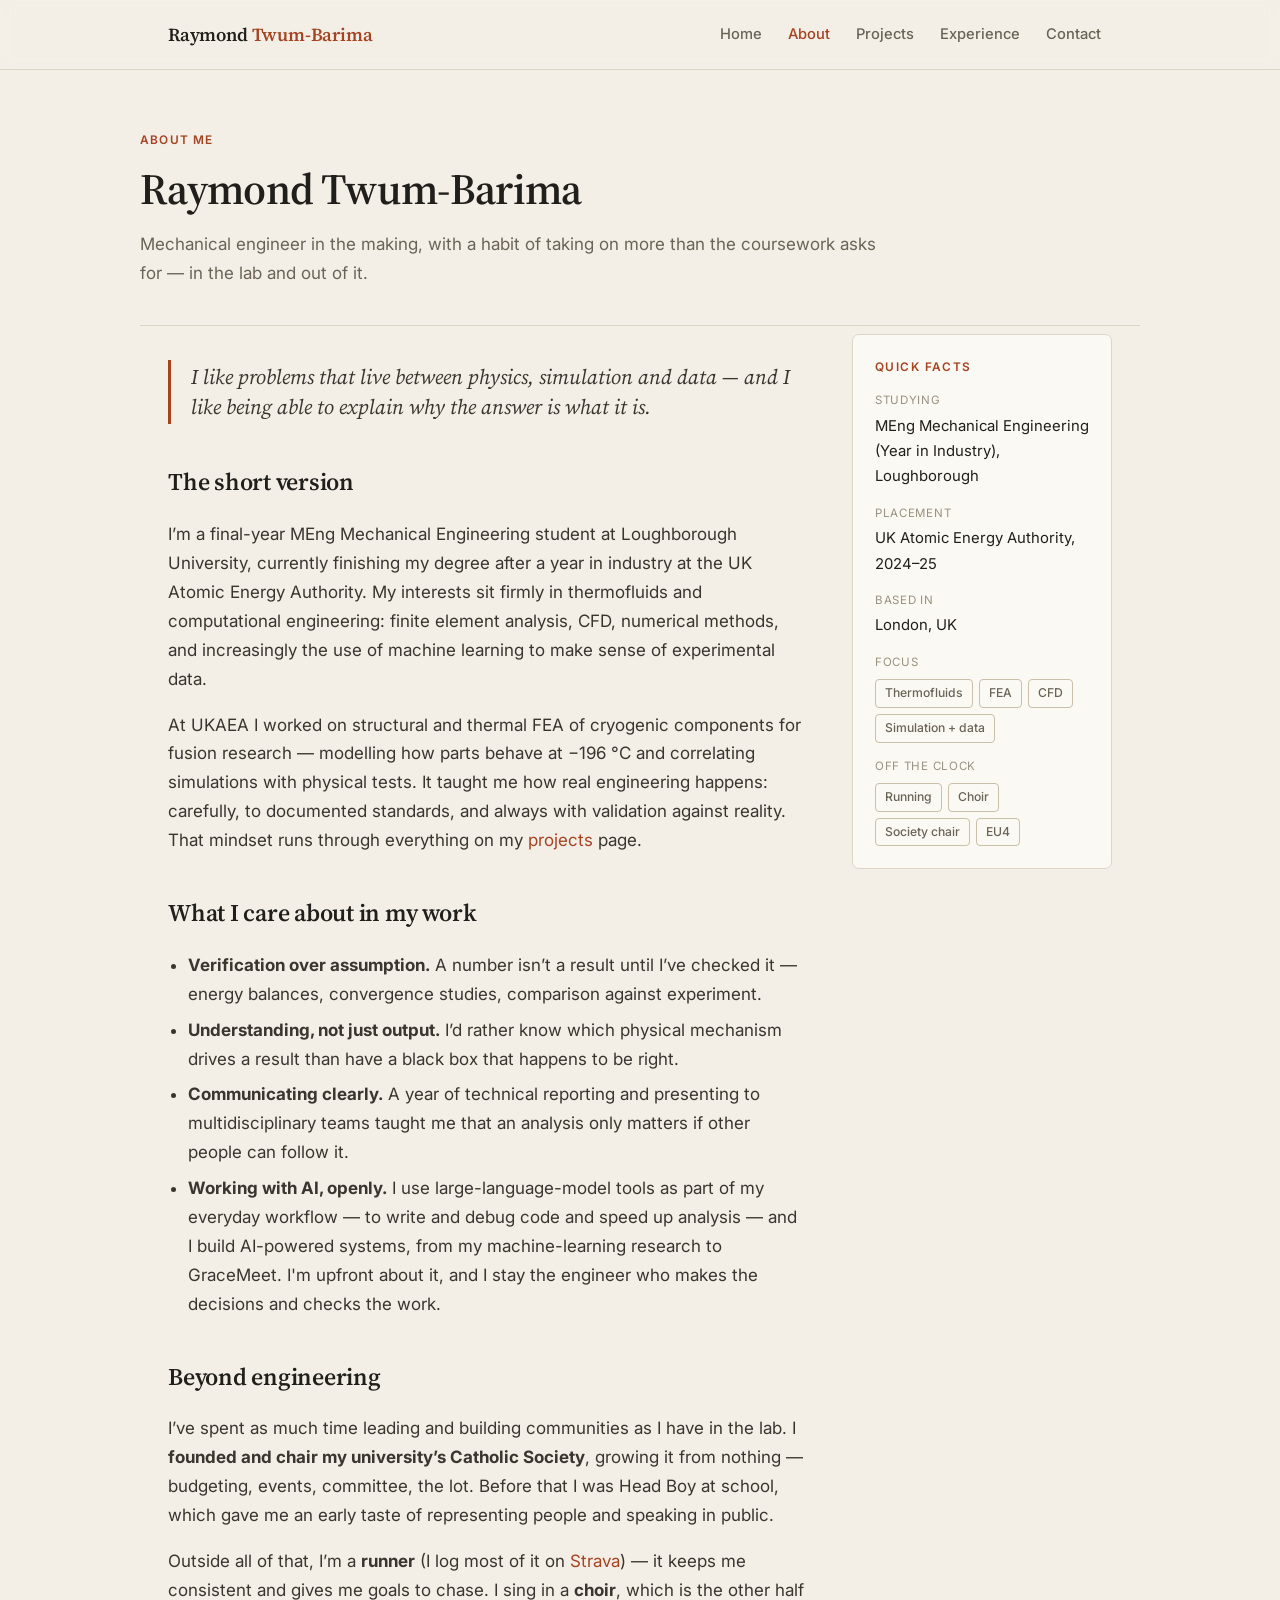
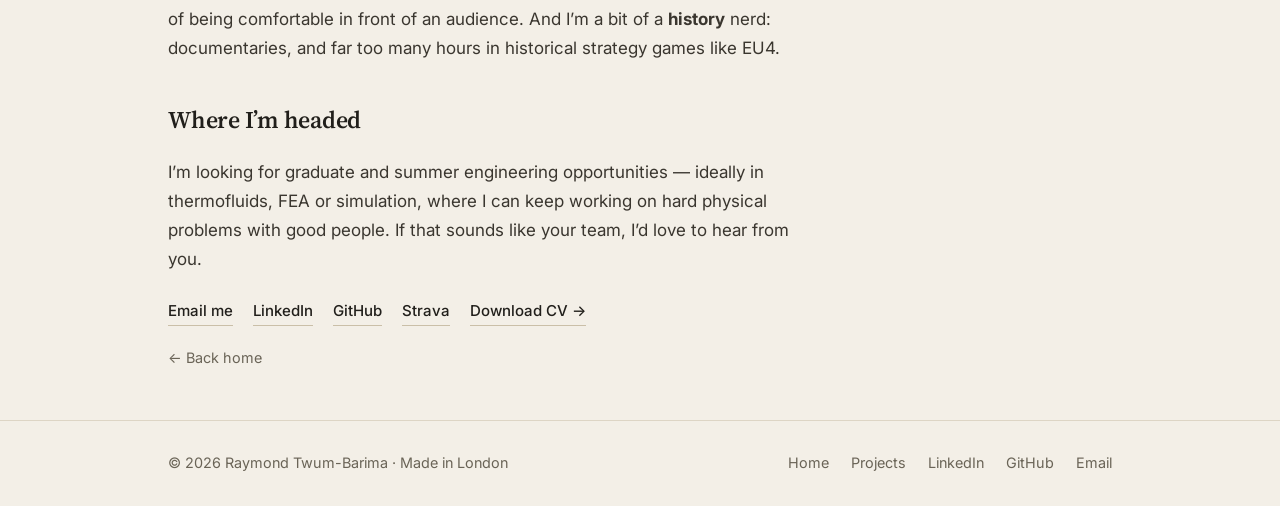
==== about.html @ 37b289f8 "Initial commit: personal website Static multi-page personal site — home, about, projects (boiling-he" ====
<!DOCTYPE html>
<html lang="en">
<head>
<meta charset="UTF-8">
<meta name="viewport" content="width=device-width, initial-scale=1.0">
<title>About — Raymond Twum-Barima</title>
<meta name="description" content="About Raymond Twum-Barima — mechanical engineer, society founder, runner and choir singer.">
<link rel="preconnect" href="https://fonts.googleapis.com">
<link href="https://fonts.googleapis.com/css2?family=Inter:wght@400;500;600;700;800&display=swap" rel="stylesheet">
<link rel="stylesheet" href="assets/style.css">
</head>
<body>

<nav class="nav">
  <div class="nav-inner">
    <a class="brand" href="index.html">Raymond <span>Twum-Barima</span></a>
    <div class="nav-links">
      <a href="index.html">Home</a>
      <a href="about.html">About</a>
      <a href="projects.html">Projects</a>
      <a href="experience.html">Experience</a>
      <a href="index.html#contact">Contact</a>
    </div>
  </div>
</nav>

<main>
<header class="proj-head wrap">
  <div class="tag">About me</div>
  <h1>Raymond Twum-Barima</h1>
  <p class="lede" style="color:var(--muted);max-width:760px">Mechanical engineer in the making, with a habit of
  taking on more than the coursework asks for &mdash; in the lab and out of it.</p>
</header>

<section class="wrap">
<div class="layout">
  <div class="content">
    <p class="lead-quote">I like problems that live between physics, simulation and data &mdash; and I like being able
    to explain <i>why</i> the answer is what it is.</p>

    <h2>The short version</h2>
    <p>I&rsquo;m a final-year MEng Mechanical Engineering student at Loughborough University, currently finishing my
    degree after a year in industry at the UK Atomic Energy Authority. My interests sit firmly in thermofluids and
    computational engineering: finite element analysis, CFD, numerical methods, and increasingly the use of machine
    learning to make sense of experimental data.</p>
    <p>At UKAEA I worked on structural and thermal FEA of cryogenic components for fusion research &mdash; modelling
    how parts behave at &minus;196&nbsp;°C and correlating simulations with physical tests. It taught me how real
    engineering happens: carefully, to documented standards, and always with validation against reality. That mindset
    runs through everything on my <a href="projects.html">projects</a> page.</p>

    <h2>What I care about in my work</h2>
    <ul>
      <li><b>Verification over assumption.</b> A number isn&rsquo;t a result until I&rsquo;ve checked it &mdash;
      energy balances, convergence studies, comparison against experiment.</li>
      <li><b>Understanding, not just output.</b> I&rsquo;d rather know which physical mechanism drives a result than
      have a black box that happens to be right.</li>
      <li><b>Communicating clearly.</b> A year of technical reporting and presenting to multidisciplinary teams taught
      me that an analysis only matters if other people can follow it.</li>
      <li><b>Working with AI, openly.</b> I use large-language-model tools as part of my everyday workflow &mdash; to
      write and debug code and speed up analysis &mdash; and I build AI-powered systems, from my machine-learning
      research to GraceMeet. I'm upfront about it, and I stay the engineer who makes the decisions and checks the work.</li>
    </ul>

    <h2>Beyond engineering</h2>
    <p>I&rsquo;ve spent as much time leading and building communities as I have in the lab. I <b>founded and chair my
    university&rsquo;s Catholic Society</b>, growing it from nothing &mdash; budgeting, events, committee, the lot.
    Before that I was Head Boy at school, which gave me an early taste of representing people and speaking in public.</p>
    <p>Outside all of that, I&rsquo;m a <b>runner</b> (I log most of it on
    <a href="https://strava.app.link/qvrpNWhXb0b" target="_blank" rel="noopener">Strava</a>) &mdash; it keeps me
    consistent and gives me goals to chase. I sing in a <b>choir</b>, which is the other half of being comfortable in
    front of an audience. And I&rsquo;m a bit of a <b>history</b> nerd: documentaries, and far too many hours in
    historical strategy games like EU4.</p>

    <h2>Where I&rsquo;m headed</h2>
    <p>I&rsquo;m looking for graduate and summer engineering opportunities &mdash; ideally in thermofluids, FEA or
    simulation, where I can keep working on hard physical problems with good people. If that sounds like your team,
    I&rsquo;d love to hear from you.</p>

    <div class="social" style="margin-top:24px">
      <a class="email" href="mailto:twumbarimaraymond1@gmail.com">Email me</a>
      <a class="linkedin" href="https://www.linkedin.com/in/raymond-t-30aa451b0/" target="_blank" rel="noopener">LinkedIn</a>
      <a class="github" href="https://github.com/twumbarimaraymond1-coder" target="_blank" rel="noopener">GitHub</a>
      <a class="strava" href="https://strava.app.link/qvrpNWhXb0b" target="_blank" rel="noopener">Strava</a>
      <a class="cv" href="assets/Raymond_Twum-Barima_CV.docx" download>Download CV →</a>
    </div>

    <a class="backlink" href="index.html">← Back home</a>
  </div>

  <aside>
    <div class="sidecard">
      <h4>Quick facts</h4>
      <dl>
        <dt>Studying</dt><dd>MEng Mechanical Engineering (Year in Industry), Loughborough</dd>
        <dt>Placement</dt><dd>UK Atomic Energy Authority, 2024–25</dd>
        <dt>Based in</dt><dd>London, UK</dd>
        <dt>Focus</dt>
        <dd><div class="chips"><span class="chip">Thermofluids</span><span class="chip">FEA</span><span class="chip">CFD</span><span class="chip">Simulation + data</span></div></dd>
        <dt>Off the clock</dt>
        <dd><div class="chips"><span class="chip">Running</span><span class="chip">Choir</span><span class="chip">Society chair</span><span class="chip">EU4</span></div></dd>
      </dl>
    </div>
  </aside>
</div>
</section>
</main>

<footer>
  <div class="wrap foot-inner">
    <div>© 2026 Raymond Twum-Barima · Made in London</div>
    <div class="foot-links">
      <a href="index.html">Home</a>
      <a href="projects.html">Projects</a>
      <a href="https://www.linkedin.com/in/raymond-t-30aa451b0/" target="_blank" rel="noopener">LinkedIn</a>
      <a href="https://github.com/twumbarimaraymond1-coder" target="_blank" rel="noopener">GitHub</a>
      <a href="mailto:twumbarimaraymond1@gmail.com">Email</a>
    </div>
  </div>
</footer>

<script src="assets/script.js"></script>
</body>
</html>
---- assets/style.css ----
/* ===========================================================
   Raymond Twum-Barima — personal site
   "Paper & ink" editorial design. One shared stylesheet.
   =========================================================== */

@import url('https://fonts.googleapis.com/css2?family=Source+Serif+4:opsz,wght@8..60,400;8..60,500;8..60,600;8..60,700&family=Inter:wght@400;500;600;700&display=swap');

:root {
  --bg:        #f3efe7;   /* warm paper */
  --bg-soft:   #ece7db;
  --card:      #fbf9f4;   /* card surface */
  --card-2:    #f0ebe0;
  --line:      #ddd5c5;   /* hairline */
  --line-2:    #cabfa8;
  --text:      #211f1b;   /* ink */
  --muted:     #6a6457;
  --faint:     #9a9281;
  --accent:    #a6432140; /* unused placeholder */
  --rust:      #a64321;   /* single accent — burnt sienna */
  --rust-deep: #8a3318;
  --radius:    7px;
  --maxw:      1000px;
  --shadow:    0 1px 2px rgba(40,30,15,.05);
  --serif:     'Source Serif 4', Georgia, 'Times New Roman', serif;
  --sans:      'Inter', -apple-system, BlinkMacSystemFont, 'Segoe UI', Roboto, Helvetica, Arial, sans-serif;
}

* { box-sizing: border-box; }
html { scroll-behavior: smooth; }
body {
  margin: 0;
  font-family: var(--sans);
  background: var(--bg);
  color: var(--text);
  line-height: 1.7;
  font-size: 17px;
  -webkit-font-smoothing: antialiased;
  text-rendering: optimizeLegibility;
}

a { color: var(--rust); text-decoration: none; }
a:hover { text-decoration: underline; text-underline-offset: 3px; }
img { max-width: 100%; display: block; }

.wrap { max-width: var(--maxw); margin: 0 auto; padding: 0 28px; }

h1, h2, h3, h4 { font-family: var(--serif); font-weight: 600; color: var(--text); }

/* ---------- Nav ---------- */
.nav {
  position: sticky; top: 0; z-index: 50;
  background: rgba(243,239,231,.88);
  backdrop-filter: blur(6px);
  border-bottom: 1px solid var(--line);
}
.nav-inner {
  max-width: var(--maxw); margin: 0 auto; padding: 16px 28px;
  display: flex; align-items: center; justify-content: space-between; gap: 16px;
}
.brand { font-family: var(--serif); font-weight: 600; font-size: 1.15rem; color: var(--text); letter-spacing: -.01em; }
.brand span { color: var(--rust); }
.nav-links { display: flex; gap: 4px; flex-wrap: wrap; }
.nav-links a {
  color: var(--muted); padding: 6px 11px; border-radius: 6px; font-size: .92rem;
  font-weight: 500; transition: color .15s;
}
.nav-links a:hover { color: var(--text); text-decoration: none; }
.nav-links a.active { color: var(--rust); }

/* ---------- Hero (legacy .hero, kept minimal) ---------- */
.hero { padding: 72px 0 28px; }
.hero .eyebrow { color: var(--rust); font-weight: 600; letter-spacing: .14em; text-transform: uppercase; font-size: .74rem; }
.hero h1 { font-size: clamp(2.2rem, 5vw, 3.3rem); line-height: 1.1; margin: 16px 0 12px; letter-spacing: -.015em; }
.hero h1 .grad { color: var(--rust); -webkit-text-fill-color: currentColor; }
.hero .lede { font-size: 1.16rem; color: var(--muted); max-width: 680px; }
.hero-cta { margin-top: 26px; display: flex; gap: 12px; flex-wrap: wrap; }

.btn {
  display: inline-flex; align-items: center; gap: 8px;
  padding: 10px 18px; border-radius: 6px; font-weight: 600; font-size: .95rem;
  border: 1px solid var(--text); cursor: pointer; transition: .15s; font-family: var(--sans);
}
.btn:hover { text-decoration: none; }
.btn-primary { background: var(--text); color: var(--bg); border-color: var(--text); }
.btn-primary:hover { background: var(--rust); border-color: var(--rust); }
.btn-ghost { background: transparent; border-color: var(--line-2); color: var(--text); }
.btn-ghost:hover { border-color: var(--text); }

/* ---------- Sections ---------- */
section { padding: 44px 0; }
.section-title { font-size: 1.7rem; margin: 0 0 8px; letter-spacing: -.01em; }
.section-sub { color: var(--muted); margin: 0 0 28px; max-width: 680px; }
.kicker { color: var(--rust); font-weight: 600; letter-spacing: .16em; text-transform: uppercase; font-size: .72rem; font-family: var(--sans); }

/* ---------- Cards / grids ---------- */
.grid { display: grid; gap: 16px; }
.grid.cols-2 { grid-template-columns: repeat(2, 1fr); }
.grid.cols-3 { grid-template-columns: repeat(3, 1fr); }

.card {
  background: var(--card);
  border: 1px solid var(--line); border-radius: var(--radius);
  padding: 26px; transition: border-color .16s, background .16s; position: relative; overflow: hidden;
}
a.card:hover { text-decoration: none; background: #fff; border-color: var(--line-2); }
a.card::after {
  content: ""; position: absolute; left: 0; top: 0; bottom: 0; width: 3px;
  background: var(--rust); transform: scaleX(0); transform-origin: left; transition: transform .18s;
}
a.card:hover::after { transform: scaleX(1); }
.card .tag { font-family: var(--sans); font-size: .72rem; font-weight: 600; letter-spacing: .08em; text-transform: uppercase; color: var(--rust); }
.card h3 { margin: 10px 0 8px; font-size: 1.26rem; line-height: 1.25; }
.card p { color: var(--muted); margin: 0 0 14px; font-size: .97rem; }
.card .more { color: var(--text); font-weight: 600; font-size: .88rem; font-family: var(--sans); }

/* standalone surfaces */
.now, .sidecard, .metric { border: 1px solid var(--line); border-radius: var(--radius); }

.chips { display: flex; flex-wrap: wrap; gap: 6px; margin-top: 6px; }
.chip {
  font-family: var(--sans); font-size: .76rem; color: var(--muted); background: transparent;
  border: 1px solid var(--line-2); border-radius: 4px; padding: 3px 9px; font-weight: 500;
}

/* ---------- Stat strip (restrained, hairline dividers) ---------- */
.stats { display: grid; grid-template-columns: repeat(4,1fr); gap: 0; border-top: 1px solid var(--line); border-bottom: 1px solid var(--line); }
.stat { background: transparent; border: 0 !important; border-radius: 0 !important; padding: 22px 20px; text-align: left; border-left: 1px solid var(--line) !important; }
.stat:first-child { border-left: 0 !important; }
.stat .num { font-family: var(--serif); font-size: 1.9rem; font-weight: 600; color: var(--text); letter-spacing: -.01em; line-height: 1; }
.stat .num .u { font-size: .9rem; color: var(--rust); font-weight: 600; }
.stat .lbl { color: var(--muted); font-size: .8rem; margin-top: 8px; font-family: var(--sans); }

/* ---------- Project page header ---------- */
.proj-head { padding: 60px 0 20px; border-bottom: 1px solid var(--line); }
.proj-head .tag { font-family: var(--sans); color: var(--rust); font-weight: 600; letter-spacing: .1em; text-transform: uppercase; font-size: .74rem; }
.proj-head h1 { font-size: clamp(1.9rem, 4vw, 2.7rem); margin: 14px 0 14px; line-height: 1.14; letter-spacing: -.015em; }
.proj-head .meta { color: var(--muted); display: flex; flex-wrap: wrap; gap: 22px; font-size: .9rem; font-family: var(--sans); }
.proj-head .meta b { color: var(--text); font-weight: 600; }

.layout { display: grid; grid-template-columns: 1fr 260px; gap: 48px; align-items: start; padding-top: 8px; }
.content h2 { font-size: 1.5rem; margin: 38px 0 12px; letter-spacing: -.01em; }
.content h3 { font-size: 1.12rem; margin: 24px 0 6px; color: var(--text); }
.content p { color: #3a362f; }
.content ul { color: #3a362f; padding-left: 20px; }
.content li { margin: 7px 0; }
.content figure { margin: 26px 0; }
.content figure img { border: 1px solid var(--line); border-radius: 6px; background:#fff; }
.content figcaption { color: var(--faint); font-size: .85rem; margin-top: 10px; font-family: var(--sans); font-style: italic; }

.sidecard { position: sticky; top: 92px; background: var(--card); padding: 22px; }
.sidecard h4 { margin: 0 0 14px; font-family: var(--sans); font-size: .74rem; letter-spacing: .12em; text-transform: uppercase; color: var(--rust); }
.sidecard dl { margin: 0; }
.sidecard dt { color: var(--faint); font-family: var(--sans); font-size: .72rem; text-transform: uppercase; letter-spacing: .06em; margin-top: 14px; }
.sidecard dd { margin: 3px 0 0; color: var(--text); font-size: .93rem; }
.sidecard .chips { margin-top: 7px; }

/* ---------- Callout / metrics ---------- */
.callout {
  background: #fbf6ee;
  border: 1px solid var(--line); border-left: 3px solid var(--rust);
  border-radius: 6px; padding: 16px 20px; margin: 24px 0; color: #3a362f;
}
.metric-row { display: grid; grid-template-columns: repeat(3,1fr); gap: 14px; margin: 22px 0; }
.metric { padding: 18px; text-align: center; background: var(--card); }
.metric .v { font-family: var(--serif); font-size: 1.7rem; font-weight: 600; color: var(--rust); }
.metric .k { color: var(--muted); font-size: .8rem; margin-top: 4px; font-family: var(--sans); }

/* ---------- Data table ---------- */
table.data { width: 100%; border-collapse: collapse; margin: 20px 0; font-size: .92rem; font-family: var(--sans); }
table.data th, table.data td { padding: 11px 12px; text-align: left; border-bottom: 1px solid var(--line); }
table.data th { color: var(--muted); font-weight: 600; font-size: .76rem; text-transform: uppercase; letter-spacing: .06em; }
table.data td { color: #3a362f; }
table.data tr:last-child td { border-bottom: none; }
table.data .best td { background: #fbf3ea; color: var(--text); font-weight: 600; }

/* ---------- Timeline ---------- */
.timeline { border-left: 1px solid var(--line-2); margin-left: 8px; padding-left: 26px; }
.tl-item { position: relative; padding-bottom: 32px; }
.tl-item::before {
  content: ""; position: absolute; left: -31px; top: 7px; width: 9px; height: 9px;
  border-radius: 50%; background: var(--bg); border: 2px solid var(--rust);
}
.tl-item .when { color: var(--rust); font-size: .82rem; font-weight: 600; font-family: var(--sans); letter-spacing: .02em; }
.tl-item h3 { margin: 5px 0 2px; font-size: 1.2rem; }
.tl-item .org { color: var(--muted); font-size: .92rem; margin-bottom: 8px; font-family: var(--sans); }
.tl-item ul { color: #3a362f; padding-left: 18px; margin: 8px 0 0; }

/* ---------- About / skills ---------- */
.skill-group h4 { margin: 0 0 10px; font-size: 1rem; color: var(--text); }
.about-grid { display: grid; grid-template-columns: 1.45fr 1fr; gap: 36px; align-items: start; }

/* ---------- Personal hub (home) ---------- */
.hub { padding: 76px 0 26px; display: grid; grid-template-columns: 104px 1fr; gap: 32px; align-items: start; }
.avatar {
  width: 104px; height: 104px; border-radius: 50%;
  background: var(--card); border: 1px solid var(--line-2);
  display: flex; align-items: center; justify-content: center;
  font-family: var(--serif); font-size: 2.3rem; font-weight: 600; color: var(--rust); letter-spacing: -.02em;
}
.hub h1 { font-size: clamp(2rem, 4.6vw, 3rem); margin: 0 0 8px; letter-spacing: -.02em; line-height: 1.05; }
.hub .role { font-family: var(--sans); color: var(--text); font-weight: 500; font-size: 1.04rem; margin-bottom: 8px; }
.hub .creds { color: var(--faint); font-family: var(--sans); font-size: .85rem; letter-spacing: .01em; margin-bottom: 16px; }
.hub p.intro { color: #3a362f; font-size: 1.1rem; max-width: 620px; margin: 0 0 20px; }

/* ---------- Links row (was social badges) ---------- */
.social { display: flex; flex-wrap: wrap; gap: 8px 20px; align-items: center; }
.social a {
  display: inline-flex; align-items: center; gap: 6px;
  padding: 0; border: 0; background: transparent; border-radius: 0;
  font-family: var(--sans); font-size: .94rem; font-weight: 500; color: var(--text);
  border-bottom: 1px solid var(--line-2); padding-bottom: 2px; transition: .15s;
}
.social a:hover { text-decoration: none; color: var(--rust); border-color: var(--rust); }

/* ---------- Now / facts ---------- */
.now { background: var(--card); padding: 20px 22px; }
.now h3 { margin: 0 0 10px; font-size: 1.05rem; }
.now .dot { color: var(--rust); }
.now ul { margin: 6px 0 0; padding-left: 18px; color: #3a362f; }
.now li { margin: 6px 0; }

.lead-quote {
  font-family: var(--serif); font-size: 1.3rem; line-height: 1.45; color: var(--text);
  border-left: 3px solid var(--rust); padding: 2px 0 2px 20px; margin: 26px 0; font-style: italic;
}

.facts-list { list-style: none; padding: 0; margin: 0; font-family: var(--sans); }
.facts-list li { padding: 10px 0; border-bottom: 1px solid var(--line); color: #3a362f; display: flex; gap: 12px; font-size: .95rem; }
.facts-list li:last-child { border-bottom: none; }
.facts-list .k { color: var(--rust); font-weight: 600; min-width: 108px; }

/* ---------- Footer ---------- */
footer { border-top: 1px solid var(--line); margin-top: 48px; padding: 30px 0; color: var(--muted); font-size: .9rem; font-family: var(--sans); }
.foot-inner { display: flex; justify-content: space-between; flex-wrap: wrap; gap: 14px; }
.foot-links a { color: var(--muted); margin-left: 18px; }
.foot-links a:hover { color: var(--rust); }

.backlink { display: inline-block; margin-top: 20px; color: var(--muted); font-size: .9rem; font-family: var(--sans); }
.backlink:hover { color: var(--rust); }

/* ---------- Responsive ---------- */
@media (max-width: 860px) {
  .grid.cols-3, .grid.cols-2 { grid-template-columns: 1fr; }
  .stats { grid-template-columns: repeat(2,1fr); }
  .stat:nth-child(3) { border-left: 0 !important; }
  .layout { grid-template-columns: 1fr; gap: 28px; }
  .sidecard { position: static; }
  .about-grid { grid-template-columns: 1fr; }
  .metric-row { grid-template-columns: 1fr; }
  .nav-links { display: none; }
}
@media (max-width: 560px) {
  .hub { grid-template-columns: 1fr; gap: 18px; }
  .stats { grid-template-columns: 1fr; }
  .stat { border-left: 0 !important; border-top: 1px solid var(--line); }
  .stat:first-child { border-top: 0; }
}
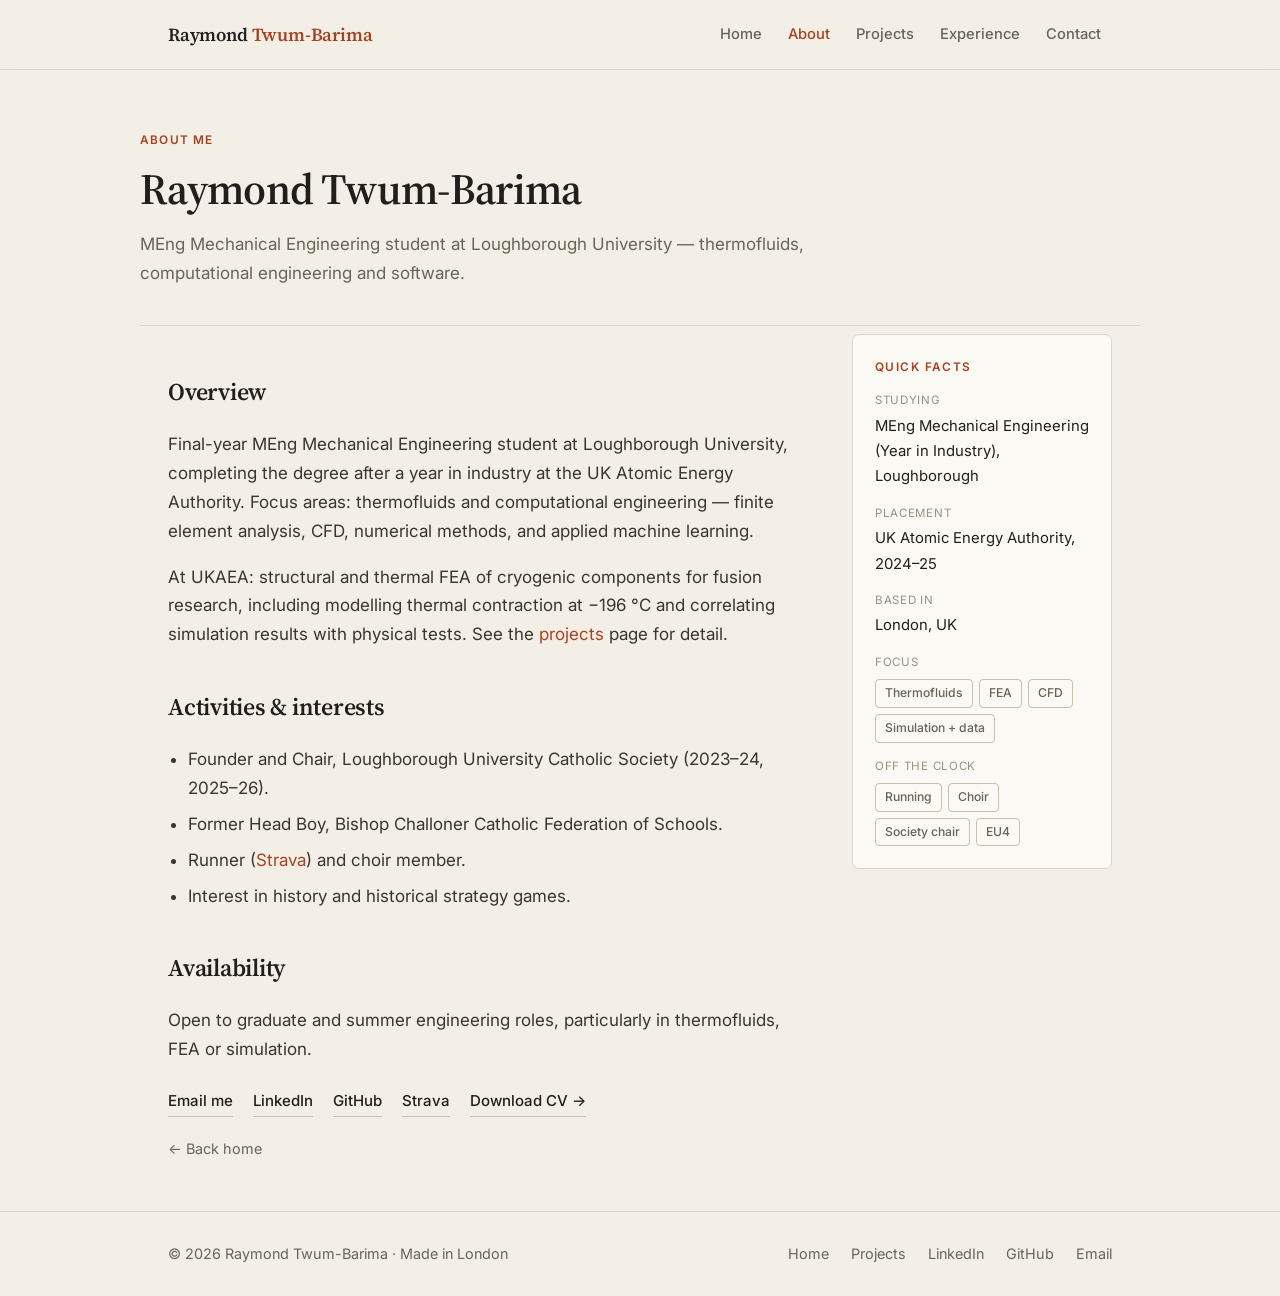
==== commit 997b5fc0: "Remove fabricated first-person voice; keep factual content only Replaced invented opinions/feelings/" ====
--- a/about.html
+++ b/about.html
@@ -28,53 +28,31 @@
 <header class="proj-head wrap">
   <div class="tag">About me</div>
   <h1>Raymond Twum-Barima</h1>
-  <p class="lede" style="color:var(--muted);max-width:760px">Mechanical engineer in the making, with a habit of
-  taking on more than the coursework asks for &mdash; in the lab and out of it.</p>
+  <p class="lede" style="color:var(--muted);max-width:760px">MEng Mechanical Engineering student at Loughborough
+  University &mdash; thermofluids, computational engineering and software.</p>
 </header>
 
 <section class="wrap">
 <div class="layout">
   <div class="content">
-    <p class="lead-quote">I like problems that live between physics, simulation and data &mdash; and I like being able
-    to explain <i>why</i> the answer is what it is.</p>
+    <h2>Overview</h2>
+    <p>Final-year MEng Mechanical Engineering student at Loughborough University, completing the degree after a year in
+    industry at the UK Atomic Energy Authority. Focus areas: thermofluids and computational engineering &mdash; finite
+    element analysis, CFD, numerical methods, and applied machine learning.</p>
+    <p>At UKAEA: structural and thermal FEA of cryogenic components for fusion research, including modelling thermal
+    contraction at &minus;196&nbsp;°C and correlating simulation results with physical tests. See the
+    <a href="projects.html">projects</a> page for detail.</p>
 
-    <h2>The short version</h2>
-    <p>I&rsquo;m a final-year MEng Mechanical Engineering student at Loughborough University, currently finishing my
-    degree after a year in industry at the UK Atomic Energy Authority. My interests sit firmly in thermofluids and
-    computational engineering: finite element analysis, CFD, numerical methods, and increasingly the use of machine
-    learning to make sense of experimental data.</p>
-    <p>At UKAEA I worked on structural and thermal FEA of cryogenic components for fusion research &mdash; modelling
-    how parts behave at &minus;196&nbsp;°C and correlating simulations with physical tests. It taught me how real
-    engineering happens: carefully, to documented standards, and always with validation against reality. That mindset
-    runs through everything on my <a href="projects.html">projects</a> page.</p>
-
-    <h2>What I care about in my work</h2>
+    <h2>Activities &amp; interests</h2>
     <ul>
-      <li><b>Verification over assumption.</b> A number isn&rsquo;t a result until I&rsquo;ve checked it &mdash;
-      energy balances, convergence studies, comparison against experiment.</li>
-      <li><b>Understanding, not just output.</b> I&rsquo;d rather know which physical mechanism drives a result than
-      have a black box that happens to be right.</li>
-      <li><b>Communicating clearly.</b> A year of technical reporting and presenting to multidisciplinary teams taught
-      me that an analysis only matters if other people can follow it.</li>
-      <li><b>Working with AI, openly.</b> I use large-language-model tools as part of my everyday workflow &mdash; to
-      write and debug code and speed up analysis &mdash; and I build AI-powered systems, from my machine-learning
-      research to GraceMeet. I'm upfront about it, and I stay the engineer who makes the decisions and checks the work.</li>
+      <li>Founder and Chair, Loughborough University Catholic Society (2023&ndash;24, 2025&ndash;26).</li>
+      <li>Former Head Boy, Bishop Challoner Catholic Federation of Schools.</li>
+      <li>Runner (<a href="https://strava.app.link/qvrpNWhXb0b" target="_blank" rel="noopener">Strava</a>) and choir member.</li>
+      <li>Interest in history and historical strategy games.</li>
     </ul>
 
-    <h2>Beyond engineering</h2>
-    <p>I&rsquo;ve spent as much time leading and building communities as I have in the lab. I <b>founded and chair my
-    university&rsquo;s Catholic Society</b>, growing it from nothing &mdash; budgeting, events, committee, the lot.
-    Before that I was Head Boy at school, which gave me an early taste of representing people and speaking in public.</p>
-    <p>Outside all of that, I&rsquo;m a <b>runner</b> (I log most of it on
-    <a href="https://strava.app.link/qvrpNWhXb0b" target="_blank" rel="noopener">Strava</a>) &mdash; it keeps me
-    consistent and gives me goals to chase. I sing in a <b>choir</b>, which is the other half of being comfortable in
-    front of an audience. And I&rsquo;m a bit of a <b>history</b> nerd: documentaries, and far too many hours in
-    historical strategy games like EU4.</p>
-
-    <h2>Where I&rsquo;m headed</h2>
-    <p>I&rsquo;m looking for graduate and summer engineering opportunities &mdash; ideally in thermofluids, FEA or
-    simulation, where I can keep working on hard physical problems with good people. If that sounds like your team,
-    I&rsquo;d love to hear from you.</p>
+    <h2>Availability</h2>
+    <p>Open to graduate and summer engineering roles, particularly in thermofluids, FEA or simulation.</p>
 
     <div class="social" style="margin-top:24px">
       <a class="email" href="mailto:twumbarimaraymond1@gmail.com">Email me</a>
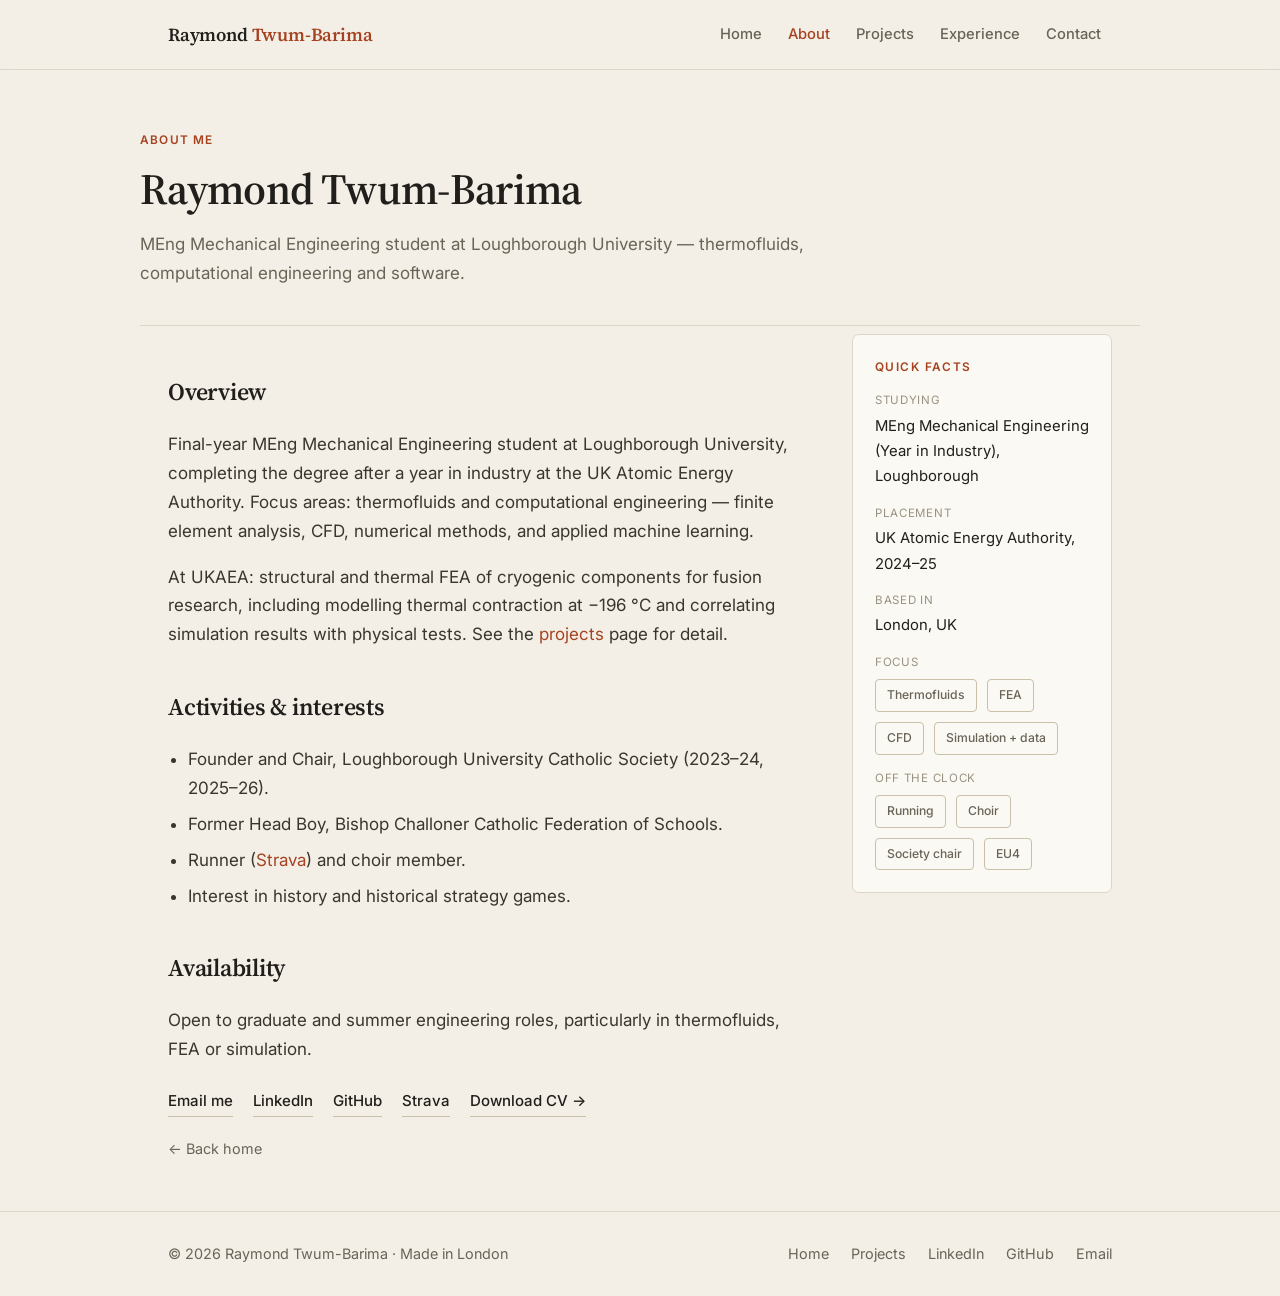
==== commit c3baa1fd: "Site quality pass: mobile nav, SEO, performance, accessibility - Mobile hamburger menu (nav was unre" ====
--- a/about.html
+++ b/about.html
@@ -6,10 +6,20 @@
 <title>About — Raymond Twum-Barima</title>
 <meta name="description" content="About Raymond Twum-Barima — mechanical engineer, society founder, runner and choir singer.">
 <link rel="preconnect" href="https://fonts.googleapis.com">
-<link href="https://fonts.googleapis.com/css2?family=Inter:wght@400;500;600;700;800&display=swap" rel="stylesheet">
+<link rel="preconnect" href="https://fonts.gstatic.com" crossorigin>
+<link href="https://fonts.googleapis.com/css2?family=Inter:wght@400;500;600;700&family=Source+Serif+4:opsz,wght@8..60,400;8..60,500;8..60,600;8..60,700&display=swap" rel="stylesheet">
+<link rel="icon" type="image/svg+xml" href="assets/favicon.svg">
+<meta name="theme-color" content="#f3efe7">
+<link rel="canonical" href="https://twumbarimaraymond1-coder.github.io/about.html">
+<meta property="og:type" content="website">
+<meta property="og:title" content="About — Raymond Twum-Barima">
+<meta property="og:description" content="About Raymond Twum-Barima — mechanical engineer, society founder, runner and choir singer.">
+<meta property="og:url" content="https://twumbarimaraymond1-coder.github.io/about.html">
+<meta name="twitter:card" content="summary">
 <link rel="stylesheet" href="assets/style.css">
 </head>
 <body>
+<a class="skip" href="#main">Skip to content</a>
 
 <nav class="nav">
   <div class="nav-inner">
@@ -24,7 +34,7 @@
   </div>
 </nav>
 
-<main>
+<main id="main">
 <header class="proj-head wrap">
   <div class="tag">About me</div>
   <h1>Raymond Twum-Barima</h1>
--- a/assets/style.css
+++ b/assets/style.css
@@ -3,7 +3,7 @@
    "Paper & ink" editorial design. One shared stylesheet.
    =========================================================== */
 
-@import url('https://fonts.googleapis.com/css2?family=Source+Serif+4:opsz,wght@8..60,400;8..60,500;8..60,600;8..60,700&family=Inter:wght@400;500;600;700&display=swap');
+/* Fonts are loaded via <link> in each page's <head> (faster than @import). */
 
 :root {
   --bg:        #f3efe7;   /* warm paper */
@@ -67,6 +67,25 @@
 .nav-links a:hover { color: var(--text); text-decoration: none; }
 .nav-links a.active { color: var(--rust); }
 
+/* Mobile hamburger (button injected by script.js) */
+.nav-toggle {
+  display: none; flex-direction: column; gap: 4px; justify-content: center;
+  background: none; border: 1px solid var(--line-2); border-radius: 6px;
+  padding: 9px; cursor: pointer;
+}
+.nav-toggle span { width: 18px; height: 2px; background: var(--text); display: block; }
+
+/* Accessibility: skip link + visible keyboard focus */
+.skip {
+  position: absolute; left: -9999px; top: 0; z-index: 100;
+  background: var(--text); color: var(--bg); padding: 8px 14px;
+  border-radius: 0 0 6px 0; font-family: var(--sans); font-size: .9rem;
+}
+.skip:focus { left: 0; }
+a:focus-visible, button:focus-visible, .btn:focus-visible {
+  outline: 2px solid var(--rust); outline-offset: 2px;
+}
+
 /* ---------- Hero (legacy .hero, kept minimal) ---------- */
 .hero { padding: 72px 0 28px; }
 .hero .eyebrow { color: var(--rust); font-weight: 600; letter-spacing: .14em; text-transform: uppercase; font-size: .74rem; }
@@ -116,10 +135,10 @@
 /* standalone surfaces */
 .now, .sidecard, .metric { border: 1px solid var(--line); border-radius: var(--radius); }
 
-.chips { display: flex; flex-wrap: wrap; gap: 6px; margin-top: 6px; }
+.chips { display: flex; flex-wrap: wrap; gap: 10px; margin-top: 8px; }
 .chip {
   font-family: var(--sans); font-size: .76rem; color: var(--muted); background: transparent;
-  border: 1px solid var(--line-2); border-radius: 4px; padding: 3px 9px; font-weight: 500;
+  border: 1px solid var(--line-2); border-radius: 4px; padding: 5px 11px; font-weight: 500;
 }
 
 /* ---------- Stat strip (restrained, hairline dividers) ---------- */
@@ -247,7 +266,17 @@
   .sidecard { position: static; }
   .about-grid { grid-template-columns: 1fr; }
   .metric-row { grid-template-columns: 1fr; }
+  .nav-inner { position: relative; }
+  .nav-toggle { display: flex; }
   .nav-links { display: none; }
+  .nav-links.open {
+    display: flex; flex-direction: column; gap: 2px;
+    position: absolute; top: 100%; left: 0; right: 0;
+    background: var(--bg); border-bottom: 1px solid var(--line);
+    padding: 8px 28px 16px;
+  }
+  .nav-links.open a { padding: 10px 0; border-bottom: 1px solid var(--line); border-radius: 0; }
+  .nav-links.open a:last-child { border-bottom: 0; }
 }
 @media (max-width: 560px) {
   .hub { grid-template-columns: 1fr; gap: 18px; }
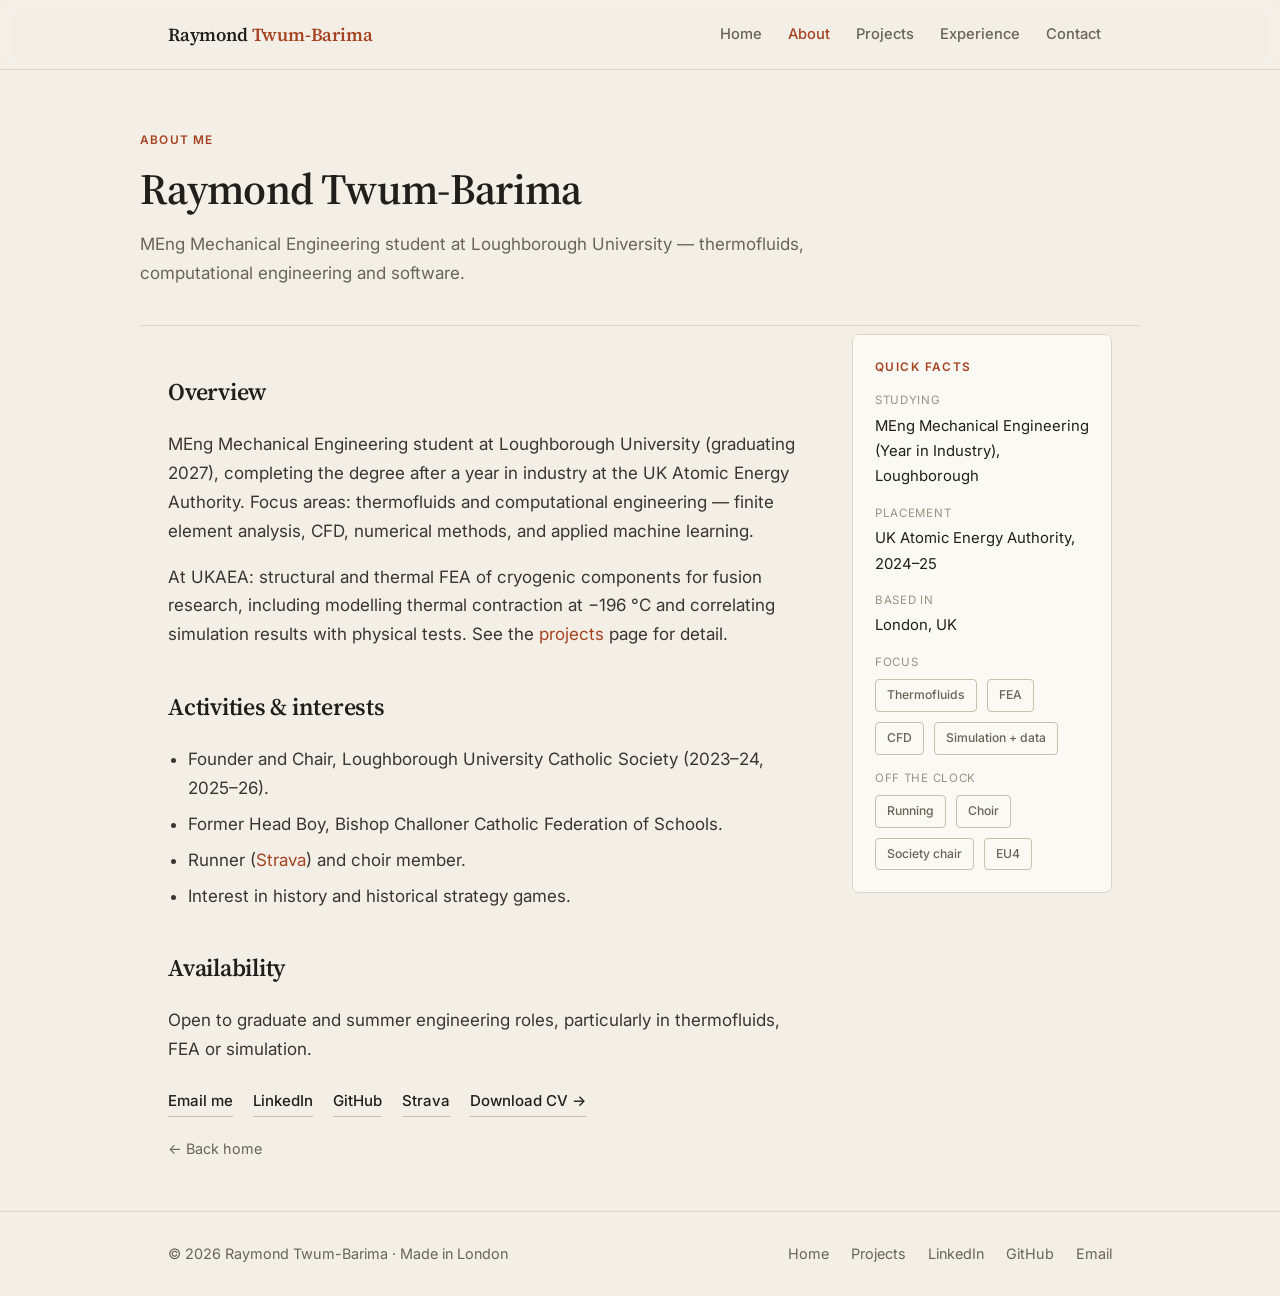
==== commit 5a3a9baa: "Fix year status: 2025-26 was fourth year, final year is 2026-27 Remove all 'final-year' labels; indi" ====
--- a/about.html
+++ b/about.html
@@ -15,7 +15,10 @@
 <meta property="og:title" content="About — Raymond Twum-Barima">
 <meta property="og:description" content="About Raymond Twum-Barima — mechanical engineer, society founder, runner and choir singer.">
 <meta property="og:url" content="https://twumbarimaraymond1-coder.github.io/about.html">
-<meta name="twitter:card" content="summary">
+<meta property="og:image" content="https://twumbarimaraymond1-coder.github.io/assets/og-card.png">
+<meta property="og:image:width" content="1200">
+<meta property="og:image:height" content="630">
+<meta name="twitter:card" content="summary_large_image">
 <link rel="stylesheet" href="assets/style.css">
 </head>
 <body>
@@ -46,7 +49,7 @@
 <div class="layout">
   <div class="content">
     <h2>Overview</h2>
-    <p>Final-year MEng Mechanical Engineering student at Loughborough University, completing the degree after a year in
+    <p>MEng Mechanical Engineering student at Loughborough University (graduating 2027), completing the degree after a year in
     industry at the UK Atomic Energy Authority. Focus areas: thermofluids and computational engineering &mdash; finite
     element analysis, CFD, numerical methods, and applied machine learning.</p>
     <p>At UKAEA: structural and thermal FEA of cryogenic components for fusion research, including modelling thermal
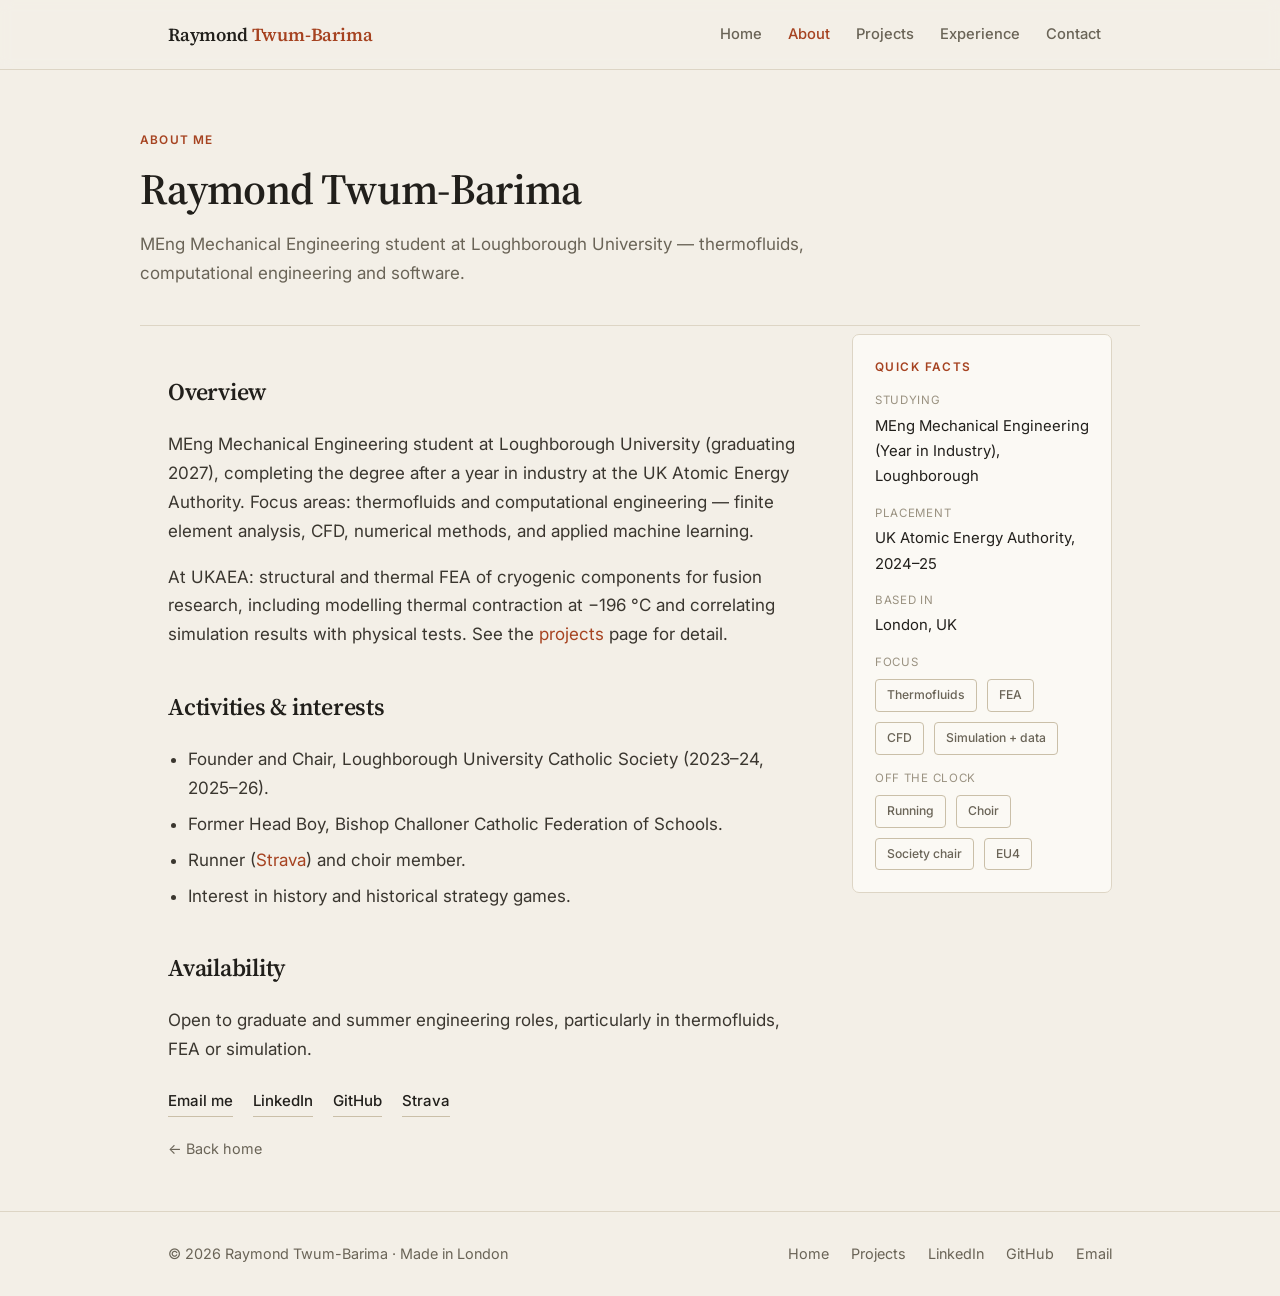
==== commit 4207c417: "Remove CV from site (not ready for public download) Co-Authored-By: Claude Fable 5 <noreply@anthropi" ====
--- a/about.html
+++ b/about.html
@@ -71,9 +71,7 @@
       <a class="email" href="mailto:twumbarimaraymond1@gmail.com">Email me</a>
       <a class="linkedin" href="https://www.linkedin.com/in/raymond-t-30aa451b0/" target="_blank" rel="noopener">LinkedIn</a>
       <a class="github" href="https://github.com/twumbarimaraymond1-coder" target="_blank" rel="noopener">GitHub</a>
-      <a class="strava" href="https://strava.app.link/qvrpNWhXb0b" target="_blank" rel="noopener">Strava</a>
-      <a class="cv" href="assets/Raymond_Twum-Barima_CV.docx" download>Download CV →</a>
-    </div>
+      <a class="strava" href="https://strava.app.link/qvrpNWhXb0b" target="_blank" rel="noopener">Strava</a>    </div>
 
     <a class="backlink" href="index.html">← Back home</a>
   </div>
--- a/assets/style.css
+++ b/assets/style.css
@@ -215,7 +215,9 @@
   background: var(--card); border: 1px solid var(--line-2);
   display: flex; align-items: center; justify-content: center;
   font-family: var(--serif); font-size: 2.3rem; font-weight: 600; color: var(--rust); letter-spacing: -.02em;
-}
+  overflow: hidden; flex-shrink: 0;
+}
+.avatar img { width: 100%; height: 100%; object-fit: cover; display: block; }
 .hub h1 { font-size: clamp(2rem, 4.6vw, 3rem); margin: 0 0 8px; letter-spacing: -.02em; line-height: 1.05; }
 .hub .role { font-family: var(--sans); color: var(--text); font-weight: 500; font-size: 1.04rem; margin-bottom: 8px; }
 .hub .creds { color: var(--faint); font-family: var(--sans); font-size: .85rem; letter-spacing: .01em; margin-bottom: 16px; }
